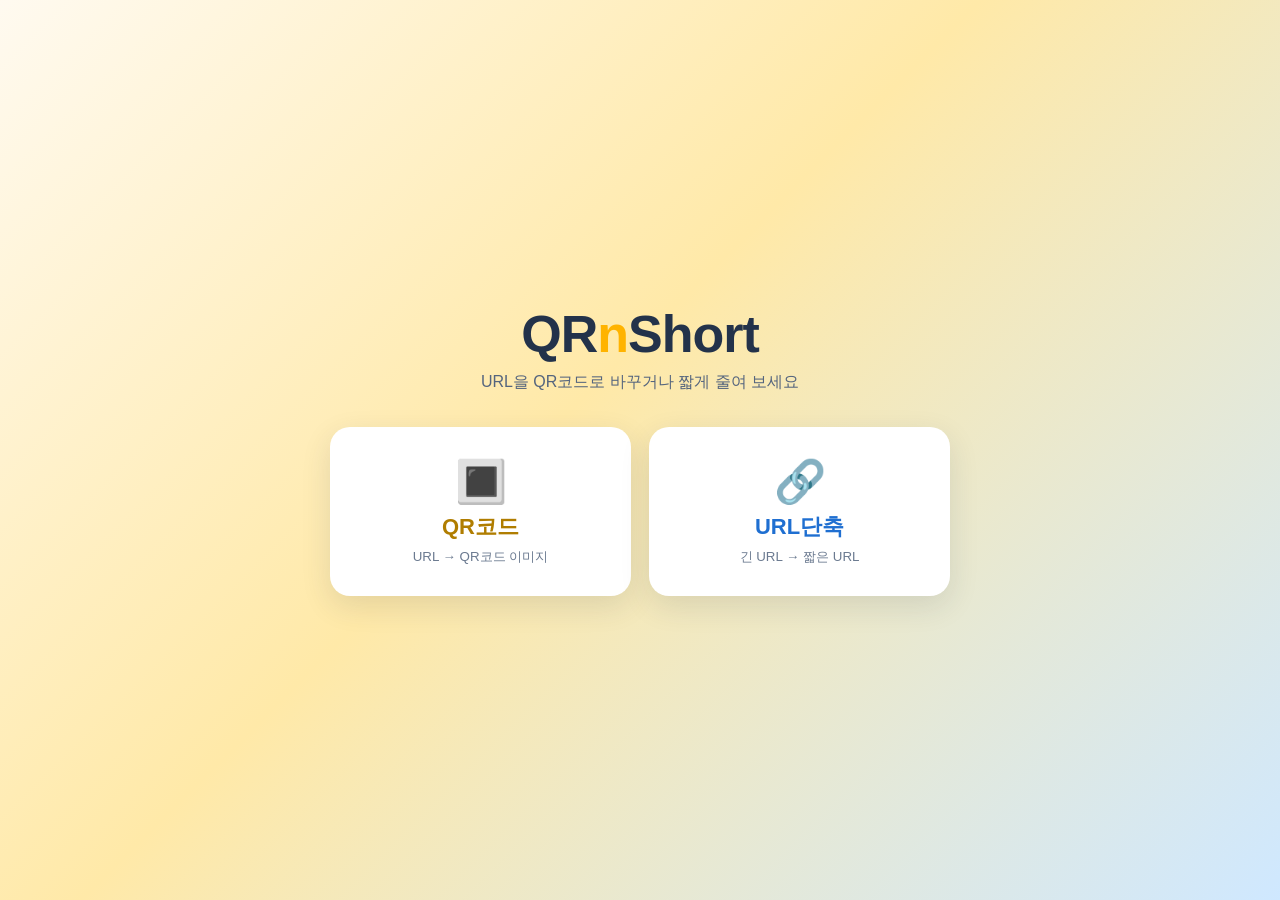
==== index.html @ 8529b174 "Initial commit" ====
<!DOCTYPE html>
<html lang="ko">
<head>
  <meta charset="UTF-8">
  <meta name="viewport" content="width=device-width, initial-scale=1.0">
  <title>QRnShort - URL 유틸리티</title>
  <link rel="stylesheet" href="style.css">
</head>
<body>
  <main class="home">
    <h1>QR<span>n</span>Short</h1>
    <p class="sub">URL을 QR코드로 바꾸거나 짧게 줄여 보세요</p>
    <div class="buttons">
      <a class="tool qr" href="url2qr/index.html">
        <span class="emoji">🔳</span>
        <strong>QR코드</strong>
        <small>URL → QR코드 이미지</small>
      </a>
      <a class="tool short" href="urlShort/index.html">
        <span class="emoji">🔗</span>
        <strong>URL단축</strong>
        <small>긴 URL → 짧은 URL</small>
      </a>
    </div>
  </main>
</body>
</html>
---- style.css ----
* { box-sizing: border-box; }
body {
  margin: 0; min-height: 100vh; display: grid; place-items: center;
  font-family: "Apple SD Gothic Neo", "Malgun Gothic", "Noto Sans KR", sans-serif;
  background: linear-gradient(135deg, #fffaf0 0%, #ffe9a8 45%, #cfe8ff 100%);
  color: #23324a; padding: 24px;
}
.home { text-align: center; width: 100%; max-width: 620px; }
h1 { font-size: 52px; margin: 0; letter-spacing: -1px; }
h1 span { color: #ffb300; }
.sub { color: #55657e; margin: 8px 0 34px; }
.buttons { display: grid; grid-template-columns: 1fr 1fr; gap: 18px; }
.tool {
  display: flex; flex-direction: column; align-items: center; gap: 6px;
  padding: 30px 16px; border-radius: 20px; background: #fff; text-decoration: none; color: inherit;
  box-shadow: 0 10px 30px rgba(35,50,74,.12); transition: transform .15s, box-shadow .15s;
}
.tool:hover { transform: translateY(-4px); box-shadow: 0 16px 36px rgba(35,50,74,.18); }
.tool:focus-visible { outline: 3px solid #ffb300; outline-offset: 3px; }
.emoji { font-size: 42px; }
.tool strong { font-size: 22px; }
.tool small { color: #6b7a90; }
.qr strong { color: #b07d00; }
.short strong { color: #1f6fd1; }
@media (max-width: 480px) { h1 { font-size: 40px; } .buttons { grid-template-columns: 1fr; } }
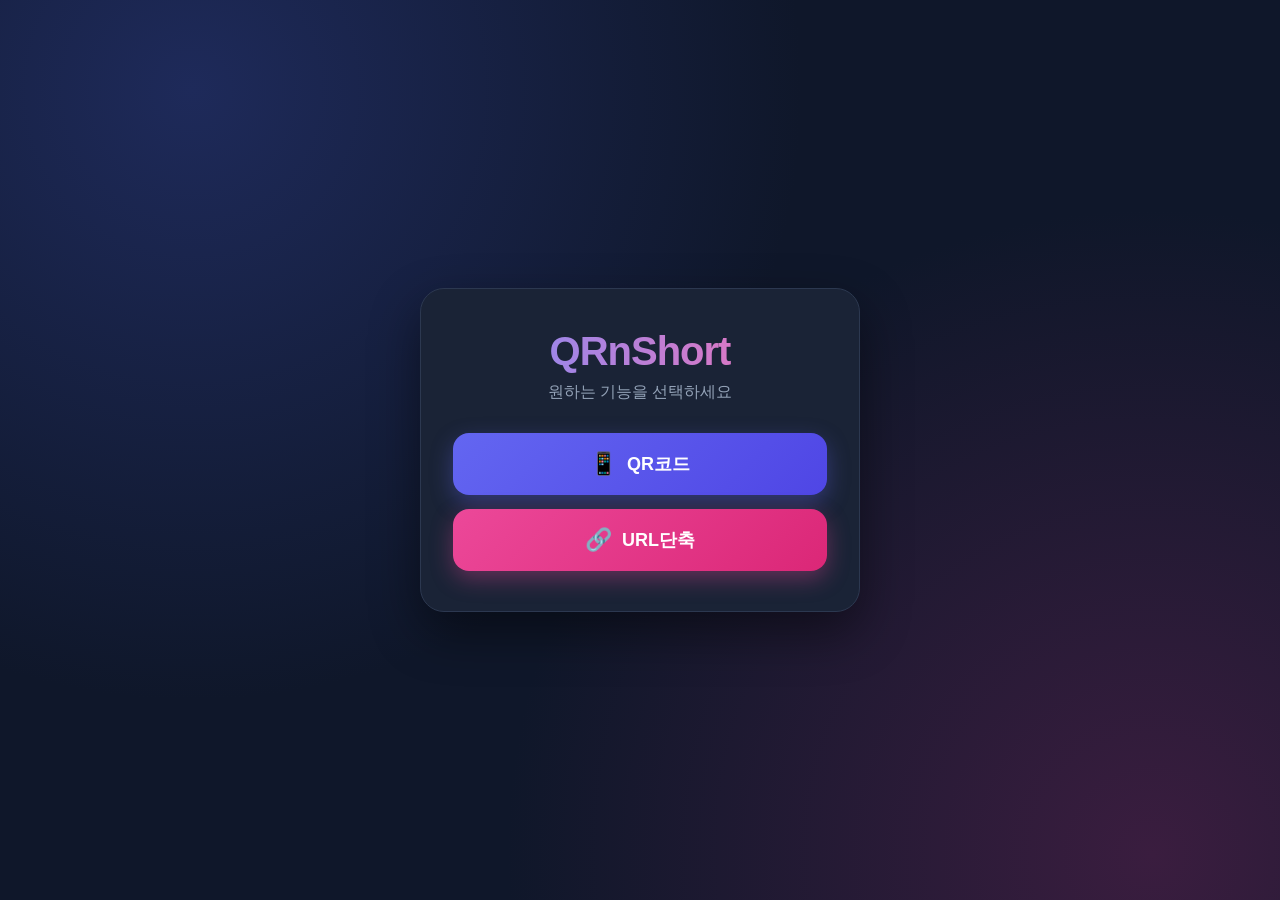
==== commit 5b2e8e33: "강의 화면처럼 어두운 카드형으로 변경, URL2QR 생성하기 버튼" ====
--- a/index.html
+++ b/index.html
@@ -4,15 +4,15 @@
   <meta charset="UTF-8">
   <meta name="viewport" content="width=device-width, initial-scale=1.0">
   <title>QRnShort - URL 유틸리티</title>
-  <link rel="stylesheet" href="style.css">
+  <link rel="stylesheet" href="style.css?v=4">
 </head>
 <body>
   <main class="home">
-    <h1>QR<span>n</span>Short</h1>
-    <p class="sub">URL을 QR코드로 바꾸거나 짧게 줄여 보세요</p>
+    <h1>QRnShort</h1>
+    <p class="sub">원하는 기능을 선택하세요</p>
     <div class="buttons">
       <a class="tool qr" href="url2qr/index.html">
-        <span class="emoji">🔳</span>
+        <span class="emoji">📱</span>
         <strong>QR코드</strong>
         <small>URL → QR코드 이미지</small>
       </a>
--- a/style.css
+++ b/style.css
@@ -1,25 +1,27 @@
 * { box-sizing: border-box; }
 body {
-  margin: 0; min-height: 100vh; display: grid; place-items: center;
+  margin: 0; min-height: 100vh; display: grid; place-items: center; padding: 24px;
   font-family: "Apple SD Gothic Neo", "Malgun Gothic", "Noto Sans KR", sans-serif;
-  background: linear-gradient(135deg, #fffaf0 0%, #ffe9a8 45%, #cfe8ff 100%);
-  color: #23324a; padding: 24px;
+  background: radial-gradient(circle at 15% 10%, #1e2a5a 0%, rgba(30,42,90,0) 45%),
+              radial-gradient(circle at 90% 95%, #3a1d3f 0%, rgba(58,29,63,0) 45%), #0f172a;
+  color: #e2e8f0;
 }
-.home { text-align: center; width: 100%; max-width: 620px; }
-h1 { font-size: 52px; margin: 0; letter-spacing: -1px; }
-h1 span { color: #ffb300; }
-.sub { color: #55657e; margin: 8px 0 34px; }
-.buttons { display: grid; grid-template-columns: 1fr 1fr; gap: 18px; }
+.home {
+  width: 100%; max-width: 440px; text-align: center; padding: 40px 32px;
+  background: #1a2336; border: 1px solid #2c3850; border-radius: 24px;
+  box-shadow: 0 20px 50px rgba(0,0,0,.45);
+}
+h1 { font-size: 40px; margin: 0; letter-spacing: -1px; background: linear-gradient(90deg, #818cf8, #f472b6); -webkit-background-clip: text; background-clip: text; color: transparent; }
+.sub { color: #94a3b8; margin: 8px 0 30px; }
+.buttons { display: grid; gap: 14px; }
 .tool {
-  display: flex; flex-direction: column; align-items: center; gap: 6px;
-  padding: 30px 16px; border-radius: 20px; background: #fff; text-decoration: none; color: inherit;
-  box-shadow: 0 10px 30px rgba(35,50,74,.12); transition: transform .15s, box-shadow .15s;
+  display: flex; align-items: center; justify-content: center; gap: 10px;
+  padding: 18px; border-radius: 16px; text-decoration: none; color: #fff; font-size: 18px; font-weight: 700;
+  transition: transform .15s, box-shadow .15s;
 }
-.tool:hover { transform: translateY(-4px); box-shadow: 0 16px 36px rgba(35,50,74,.18); }
-.tool:focus-visible { outline: 3px solid #ffb300; outline-offset: 3px; }
-.emoji { font-size: 42px; }
-.tool strong { font-size: 22px; }
-.tool small { color: #6b7a90; }
-.qr strong { color: #b07d00; }
-.short strong { color: #1f6fd1; }
-@media (max-width: 480px) { h1 { font-size: 40px; } .buttons { grid-template-columns: 1fr; } }
+.tool:hover { transform: translateY(-2px); }
+.tool:focus-visible { outline: 3px solid #fde68a; outline-offset: 3px; }
+.tool small { display: none; }
+.qr { background: linear-gradient(135deg, #6366f1, #4f46e5); box-shadow: 0 8px 22px rgba(99,102,241,.35); }
+.short { background: linear-gradient(135deg, #ec4899, #db2777); box-shadow: 0 8px 22px rgba(236,72,153,.35); }
+.emoji { font-size: 22px; }
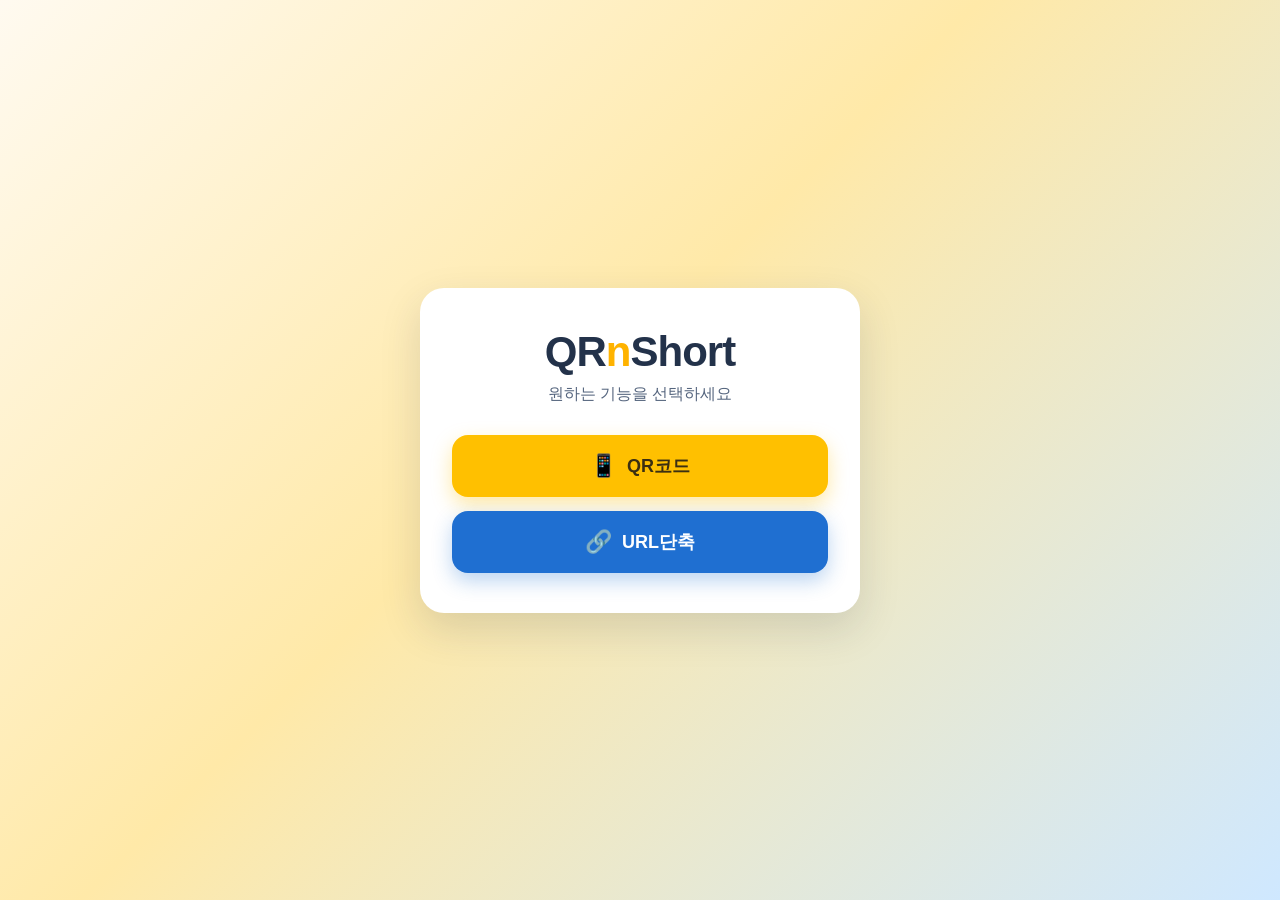
==== commit 3ecadf3f: "원래 밝은 색상으로 복귀(배치는 유지), 호버 효과 강화" ====
--- a/index.html
+++ b/index.html
@@ -4,11 +4,11 @@
   <meta charset="UTF-8">
   <meta name="viewport" content="width=device-width, initial-scale=1.0">
   <title>QRnShort - URL 유틸리티</title>
-  <link rel="stylesheet" href="style.css?v=4">
+  <link rel="stylesheet" href="style.css?v=6">
 </head>
 <body>
   <main class="home">
-    <h1>QRnShort</h1>
+    <h1>QR<span>n</span>Short</h1>
     <p class="sub">원하는 기능을 선택하세요</p>
     <div class="buttons">
       <a class="tool qr" href="url2qr/index.html">
--- a/style.css
+++ b/style.css
@@ -2,26 +2,28 @@
 body {
   margin: 0; min-height: 100vh; display: grid; place-items: center; padding: 24px;
   font-family: "Apple SD Gothic Neo", "Malgun Gothic", "Noto Sans KR", sans-serif;
-  background: radial-gradient(circle at 15% 10%, #1e2a5a 0%, rgba(30,42,90,0) 45%),
-              radial-gradient(circle at 90% 95%, #3a1d3f 0%, rgba(58,29,63,0) 45%), #0f172a;
-  color: #e2e8f0;
+  background: linear-gradient(135deg, #fffaf0 0%, #ffe9a8 45%, #cfe8ff 100%);
+  color: #23324a;
 }
 .home {
+  transition: transform .2s, box-shadow .2s;
   width: 100%; max-width: 440px; text-align: center; padding: 40px 32px;
-  background: #1a2336; border: 1px solid #2c3850; border-radius: 24px;
-  box-shadow: 0 20px 50px rgba(0,0,0,.45);
+  background: #fff; border-radius: 24px; box-shadow: 0 16px 40px rgba(35,50,74,.15);
 }
-h1 { font-size: 40px; margin: 0; letter-spacing: -1px; background: linear-gradient(90deg, #818cf8, #f472b6); -webkit-background-clip: text; background-clip: text; color: transparent; }
-.sub { color: #94a3b8; margin: 8px 0 30px; }
+h1 { font-size: 42px; margin: 0; letter-spacing: -1px; }
+h1 span { color: #ffb300; }
+.sub { color: #55657e; margin: 8px 0 30px; }
 .buttons { display: grid; gap: 14px; }
 .tool {
   display: flex; align-items: center; justify-content: center; gap: 10px;
-  padding: 18px; border-radius: 16px; text-decoration: none; color: #fff; font-size: 18px; font-weight: 700;
+  padding: 18px; border-radius: 16px; text-decoration: none; font-size: 18px; font-weight: 700;
   transition: transform .15s, box-shadow .15s;
 }
-.tool:hover { transform: translateY(-2px); }
-.tool:focus-visible { outline: 3px solid #fde68a; outline-offset: 3px; }
+.tool:hover { transform: translateY(-4px); filter: brightness(1.05); }
+.qr:hover { box-shadow: 0 14px 30px rgba(255,192,0,.5); }
+.short:hover { box-shadow: 0 14px 30px rgba(31,111,209,.45); }
+.tool:focus-visible { outline: 3px solid #1f6fd1; outline-offset: 3px; }
 .tool small { display: none; }
-.qr { background: linear-gradient(135deg, #6366f1, #4f46e5); box-shadow: 0 8px 22px rgba(99,102,241,.35); }
-.short { background: linear-gradient(135deg, #ec4899, #db2777); box-shadow: 0 8px 22px rgba(236,72,153,.35); }
+.qr { background: #ffc000; color: #3b2f12; box-shadow: 0 8px 20px rgba(255,192,0,.35); }
+.short { background: #1f6fd1; color: #fff; box-shadow: 0 8px 20px rgba(31,111,209,.3); }
 .emoji { font-size: 22px; }
